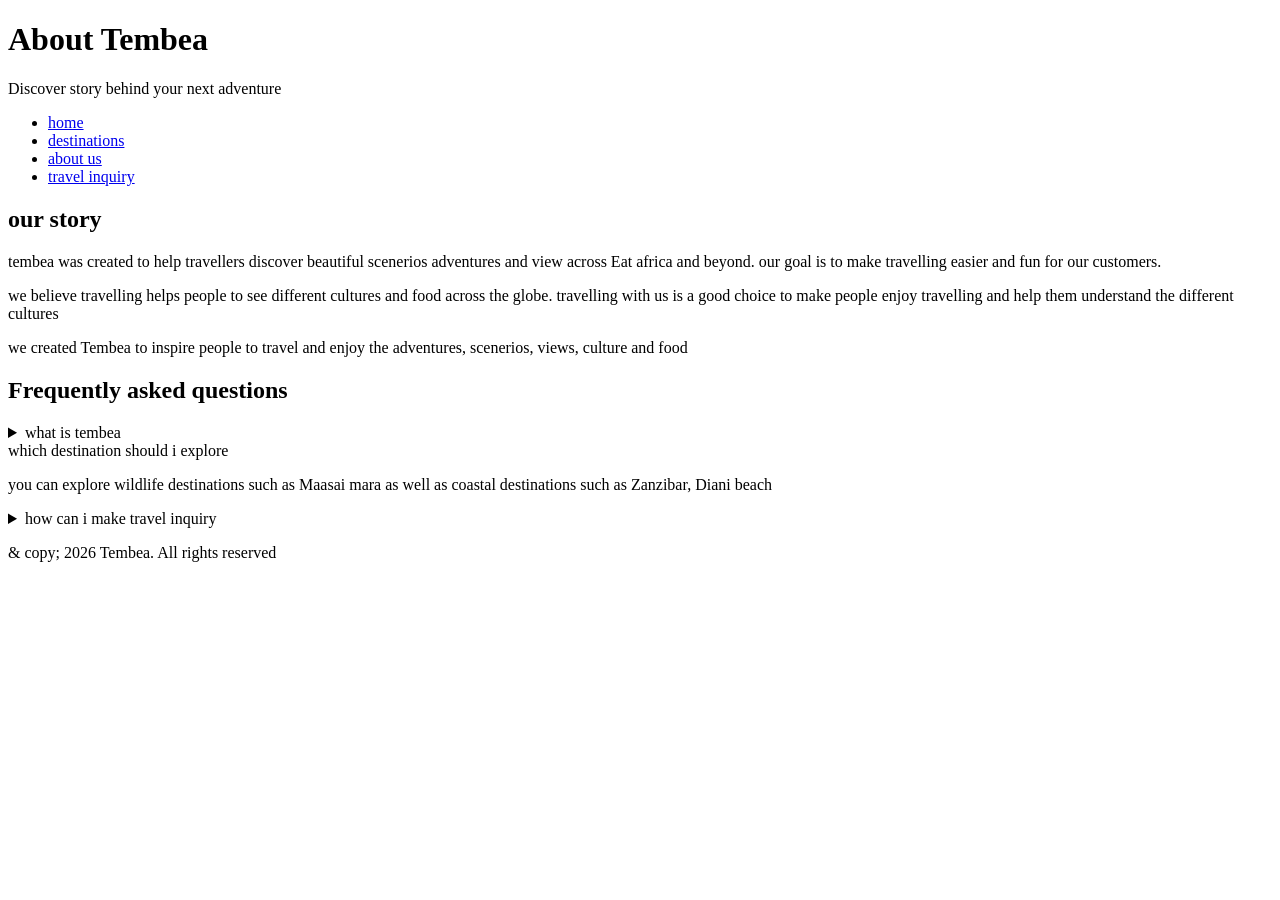
==== about.html @ fb520ab3 "add tembea story and FAQ" ====
<!DOCTYPE html>
<html lang="en">
<head>
    <meta charset="UTF-8">
    <meta name="viewport" content="width=device-width, initial-scale=1.0">
    <title>about us | Tembea</title>
</head>
<body>
    <header>
        <h1>About Tembea</h1>
        <p>Discover story behind your next adventure</p>
        <nav>
            <ul>
                <li><a href="index.html">home</a></li>
                <li><a href="destination.html">destinations</a></li>
                <li><a href="about.html">about us</a></li>
                <li><a href="contact.html">travel inquiry</a></li>
            </ul>
        </nav>
    </header>
    <main>
<section>
    <h2>our story</h2>
    <p>tembea was created to help travellers discover beautiful scenerios adventures and view across Eat africa and beyond. our goal is to make travelling easier and fun for our customers.</p>
    <p>we believe travelling helps people to see different cultures and food across the globe. travelling with us is a good choice to make people enjoy travelling and help them understand the different cultures</p>
    <p>we created Tembea to inspire people to travel and enjoy the adventures, scenerios, views, culture and food</p>
</section>
<section>
    <h2>Frequently asked questions</h2>
    <details>
        <summary>what is tembea</summary>
        <p>Tembea is a travel website where people discover and plan their journey around Eat africa</p>
    </details>
    <summary>which destination should i explore</summary>
    <p>you can explore wildlife destinations such as Maasai mara as well as coastal destinations such as Zanzibar, Diani beach </p>
    <details>
        <summary>how can i make travel inquiry</summary>
        <p>visit our travel website, complete the form with your details and preferred travel details and submit your inquiry</p>
    </details>
</section>
    </main>
    <footer>
            <p>& copy; 2026 Tembea. All rights reserved </p>
        </footer>
</body>
</html>
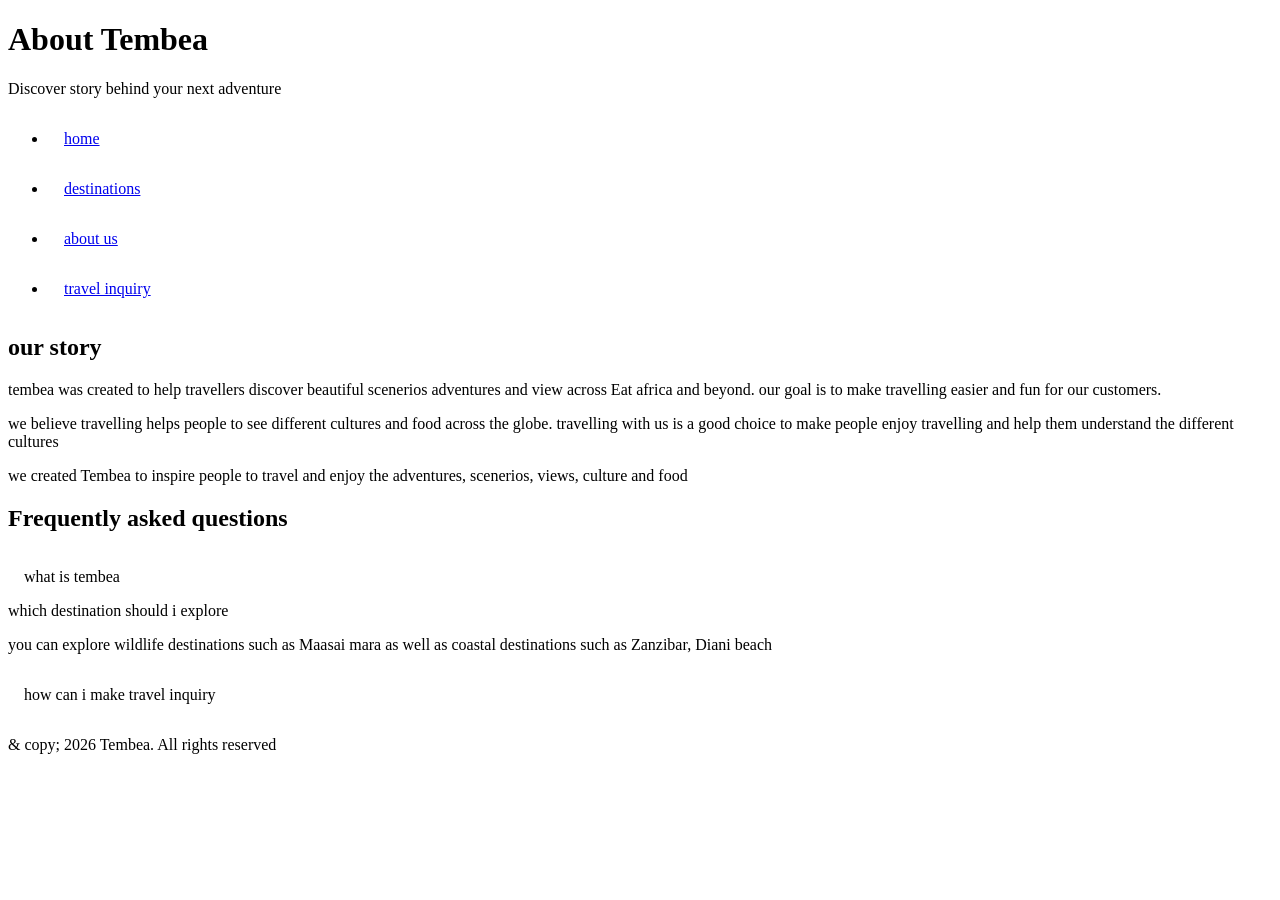
==== commit bc975f28: "add files" ====
--- a/about.html
+++ b/about.html
@@ -4,6 +4,18 @@
     <meta charset="UTF-8">
     <meta name="viewport" content="width=device-width, initial-scale=1.0">
     <title>about us | Tembea</title>
+    <style>
+        nav a { 
+            display: inline-block;
+            padding: 12px;
+            margin: 4px;
+            }
+        details summary { 
+             display: inline-block;
+            padding: 12px;
+            margin: 4px;
+            }
+    </style>
 </head>
 <body>
     <header>
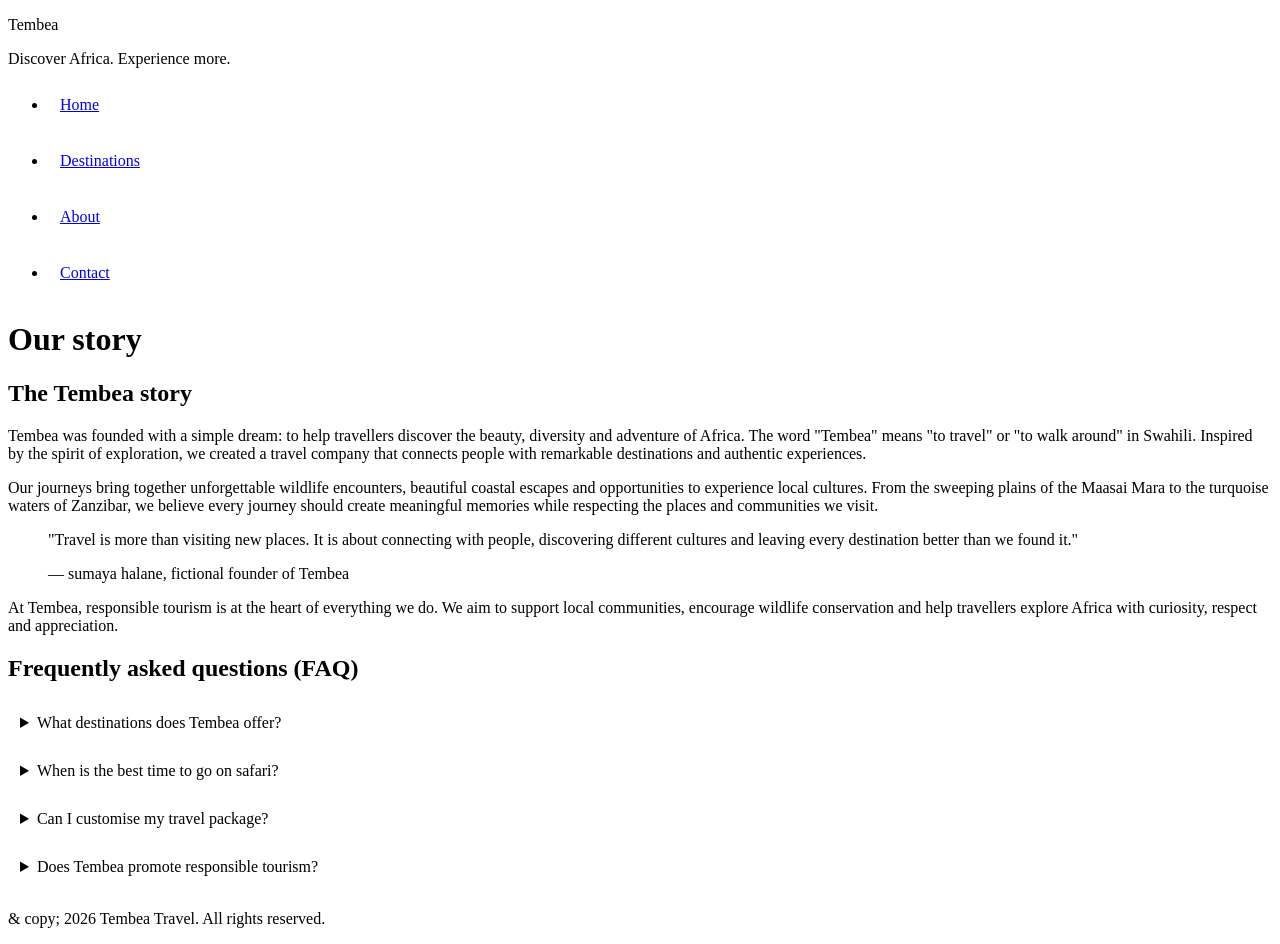
==== commit 0a43e5bd: "add tembea files" ====
--- a/about.html
+++ b/about.html
@@ -3,56 +3,105 @@
 <head>
     <meta charset="UTF-8">
     <meta name="viewport" content="width=device-width, initial-scale=1.0">
-    <title>about us | Tembea</title>
-    <style>
-        nav a { 
+    <meta name="description" content="Learn the story, mission and values behind Tembea Travel.">
+    <title>About Us | Tembea</title>
+     <style>
+        nav a {
             display: inline-block;
             padding: 12px;
-            margin: 4px;
-            }
-        details summary { 
-             display: inline-block;
-            padding: 12px;
-            margin: 4px;
-            }
+            min-height: 24px;
+        }
+        nav li {
+            margin-bottom: 8px;
+        }
     </style>
 </head>
 <body>
+
     <header>
-        <h1>About Tembea</h1>
-        <p>Discover story behind your next adventure</p>
-        <nav>
+        <p>Tembea</p>
+        <p>Discover Africa. Experience more.</p>
+        <nav aria-label="Main navigation">
             <ul>
-                <li><a href="index.html">home</a></li>
-                <li><a href="destination.html">destinations</a></li>
-                <li><a href="about.html">about us</a></li>
-                <li><a href="contact.html">travel inquiry</a></li>
+                <li><a href="index.html">Home</a></li>
+                <li><a href="destination.html">Destinations</a></li>
+                <li><a href="about.html" aria-current="page">About</a></li>
+                <li><a href="contact.html">Contact</a></li>
             </ul>
         </nav>
     </header>
+
     <main>
-<section>
-    <h2>our story</h2>
-    <p>tembea was created to help travellers discover beautiful scenerios adventures and view across Eat africa and beyond. our goal is to make travelling easier and fun for our customers.</p>
-    <p>we believe travelling helps people to see different cultures and food across the globe. travelling with us is a good choice to make people enjoy travelling and help them understand the different cultures</p>
-    <p>we created Tembea to inspire people to travel and enjoy the adventures, scenerios, views, culture and food</p>
-</section>
-<section>
-    <h2>Frequently asked questions</h2>
-    <details>
-        <summary>what is tembea</summary>
-        <p>Tembea is a travel website where people discover and plan their journey around Eat africa</p>
-    </details>
-    <summary>which destination should i explore</summary>
-    <p>you can explore wildlife destinations such as Maasai mara as well as coastal destinations such as Zanzibar, Diani beach </p>
-    <details>
-        <summary>how can i make travel inquiry</summary>
-        <p>visit our travel website, complete the form with your details and preferred travel details and submit your inquiry</p>
-    </details>
-</section>
+        <h1>Our story</h1>
+
+        <section>
+            <h2>The Tembea story</h2>
+
+            <p>Tembea was founded with a simple dream: to help travellers discover the beauty, diversity and adventure of Africa. The word "Tembea" means "to travel" or "to walk around" in Swahili. Inspired by the spirit of exploration, we created a travel company that connects people with remarkable destinations and authentic experiences.</p>
+
+            <p>Our journeys bring together unforgettable wildlife encounters, beautiful coastal escapes and opportunities to experience local cultures. From the sweeping plains of the Maasai Mara to the turquoise waters of Zanzibar, we believe every journey should create meaningful memories while respecting the places and communities we visit.</p>
+
+            <blockquote>
+                <p>"Travel is more than visiting new places. It is about connecting with people, discovering different cultures and leaving every destination better than we found it."</p>
+                <footer>— sumaya halane, fictional founder of Tembea</footer>
+            </blockquote>
+
+            <p>At Tembea, responsible tourism is at the heart of everything we do. We aim to support local communities, encourage wildlife conservation and help travellers explore Africa with curiosity, respect and appreciation.</p>
+        </section>
+
+        <section>
+            <h2>Frequently asked questions (FAQ)</h2>
+
+            <details>
+                <summary>What destinations does Tembea offer?</summary>
+                <p>We feature six destinations across Kenya and Tanzania, including Maasai Mara, Serengeti, Amboseli, Diani Beach, Zanzibar and Watamu.</p>
+            </details>
+             <style>
+                summary {
+                    padding: 12px;
+                    min-height: 24px;
+                    cursor: pointer;
+                }
+             </style>
+            <details>
+                <summary>When is the best time to go on safari?</summary>
+                <p>June to October is generally a popular dry-season period for many East African safari destinations, although wildlife experiences vary throughout the year.</p>
+            </details>
+             <style>
+                summary {
+                    padding: 12px;
+                    min-height: 24px;
+                    cursor: pointer;
+                }
+             </style>
+            <details>
+                <summary>Can I customise my travel package?</summary>
+                <p>Yes. You can contact us with your preferred destination, travel dates, budget and travel style to discuss a suitable itinerary.</p>
+            </details>
+            <style>
+                summary {
+                    padding: 12px;
+                    min-height: 24px;
+                    cursor: pointer;
+                }
+             </style>
+
+            <details>
+                <summary>Does Tembea promote responsible tourism?</summary>
+                <p>Yes. We encourage wildlife conservation, respect for local cultures and environmentally responsible travel practices.</p>
+            </details>
+            <style>
+                summary {
+                    padding: 12px;
+                    min-height: 24px;
+                    cursor: pointer;
+                }
+             </style>
+        </section>
     </main>
+
     <footer>
-            <p>& copy; 2026 Tembea. All rights reserved </p>
-        </footer>
+        <p> & copy; 2026 Tembea Travel. All rights reserved.</p>
+    </footer>
 </body>
 </html>
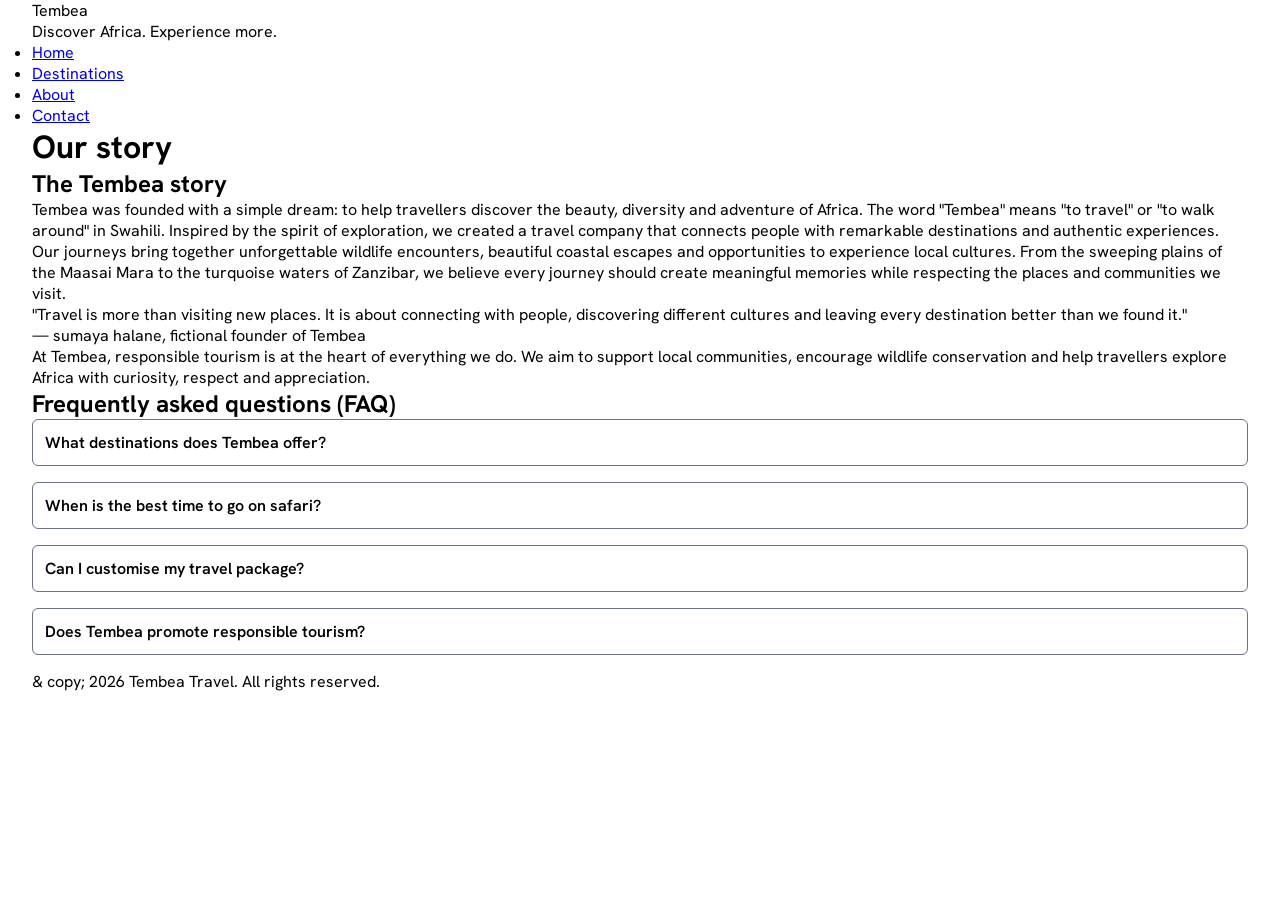
==== commit 294ceb1e: "add the updated files" ====
--- a/about.html
+++ b/about.html
@@ -5,16 +5,7 @@
     <meta name="viewport" content="width=device-width, initial-scale=1.0">
     <meta name="description" content="Learn the story, mission and values behind Tembea Travel.">
     <title>About Us | Tembea</title>
-     <style>
-        nav a {
-            display: inline-block;
-            padding: 12px;
-            min-height: 24px;
-        }
-        nav li {
-            margin-bottom: 8px;
-        }
-    </style>
+    <link rel="stylesheet" href="style.css">
 </head>
 <body>
 
--- a/style.css
+++ b/style.css
@@ -0,0 +1,243 @@
+@import url("https://fonts.googleapis.com/css2?family=Hanken+Grotesk:ital,wght@0,100..900;1,100..900&display=swap");
+
+:root {
+  --font: "Hanken Grotesk", sans-serif;
+
+  --color-brand: #18ad4e;
+  --color-text: #162535;
+  --color-alternate: #000000;
+  --color-surface: #6b7280;
+
+  --text-body: 1.6rem;
+  --line-height-body: 1rem;
+
+  --space-section: clamp(2.5rem, 1.591rem + 4.545vw, 5rem);
+}
+
+* {
+  box-sizing: border-box;
+  padding: 0;
+  margin: 0;
+  font-family: var(--font);
+}
+
+body {
+  width: min(1100px, 100% -2rem);
+  margin-inline: auto;
+  padding: 0 2rem;
+}
+
+main {
+  flex: 1;
+}
+
+.navbar {
+  display: flex;
+  flex-direction: column;
+  justify-content: center;
+  align-items: center;
+  gap: 0.9rem;
+}
+
+.navbar nav {
+  display: flex;
+  flex-direction: column;
+  justify-content: center;
+  align-items: center;
+  gap: 0.9rem;
+}
+
+.navbar nav a:focus-visible {
+  outline: 2px solid var(var(--color-surface));
+  outline-offset: 2px;
+}
+
+.hero {
+  display: flex;
+  flex-direction: column;
+  justify-content: center;
+  align-items: center;
+  gap: 1rem;
+  min-height: 60vh;
+}
+
+.hero h1 {
+  font-size: var(--space-section);
+}
+
+.featured {
+  display: grid;
+  grid-template-columns: repeat(auto-fit, minmax(300px, 1fr));
+  gap: 1.5rem;
+  margin: 4px 2px;
+}
+
+.card {
+  display: flex;
+  flex-direction: column;
+  background-color: var(--color-surface);
+  justify-content: center;
+  align-items: center;
+  border-radius: 8px;
+  box-shadow: 4px;
+}
+
+.destinations {
+  display: grid;
+  grid-template-columns: 1fr;
+  grid-template-rows: auto;
+  gap: 1.5rem;
+}
+
+.destination-img {
+  width: 500px;
+  height: 400px;
+  object-fit: cover;
+  aspect-ratio: 16/9;
+}
+
+.table-container {
+  width: 100%;
+  overflow-x: auto; /* Enables horizontal scroll on small screens */
+  margin: 1.5rem 0;
+  border: 1px solid var(--color-alternate); /* Optional: bounds the scrolled area */
+  border-radius: 8px;
+}
+
+.table-comp {
+  width: 100%;
+  border-collapse: collapse; /* Prevents double borders */
+  text-align: left;
+  min-width: 600px;
+}
+
+.table-comp th,
+.table-comp td {
+  padding: 12px 16px; /* Generous cell padding */
+  border-bottom: 1px solid #e0e0e0;
+}
+
+/* Header Specific Styles */
+.table-comp th {
+  background-color: #f8f9fa;
+  font-weight: 600;
+  color: var(--color-surface);
+}
+
+/* 4. Zebra Striping */
+.table-comp tbody tr:nth-child(even) {
+  background-color: var(
+    --color-text
+  ); /* Light gray tint for alternating rows */
+  color: white;
+}
+
+form {
+  display: flex;
+  flex-direction: column;
+  gap: 2px;
+}
+
+label {
+  display: block;
+  margin-bottom: 6px;
+  font-weight: 600;
+}
+
+input[type="text"],
+input[type="email"],
+input[type="password"],
+input[type="tel"],
+textarea,
+select {
+  border: 2px solid var(--color-surface);
+  border-radius: 4px;
+  padding: 2px 4px;
+  margin: 2px;
+}
+
+fieldset {
+  padding: 10px 4px;
+  display: flex;
+  flex-direction: row;
+  gap: 2.5rem;
+}
+
+footer {
+  position: sticky;
+  display: flex;
+  flex-direction: column;
+  flex-wrap: wrap;
+}
+
+@media (min-width: 768px) {
+  .navbar {
+    flex-direction: row;
+    justify-content: space-between;
+    align-items: center;
+    gap: 0.9rem;
+  }
+
+  .navbar nav {
+    flex-direction: row;
+    justify-content: space-between;
+    align-items: center;
+    gap: 0.9rem;
+  }
+
+  .destinations {
+    grid-template-columns: repeat(2, 1fr);
+  }
+
+  .about-us {
+    max-width: 65ch;
+    display: flex;
+    flex-direction: column;
+    gap: 1rem;
+  }
+
+  .about-us blockquote {
+    margin: 2rem 0;
+    padding: 0.5rem 0 0.5rem 1.5rem;
+    border-left: 4px solid var(--color-brand);
+    background-color: var(--color-surface);
+    font-style: italic;
+    color: white;
+  }
+
+  details {
+    background-color: #fff;
+    border: 1px solid var(--color-surface);
+    border-radius: 0.375rem;
+    margin-bottom: 1rem;
+    transition: box-shadow 0.2s ease;
+  }
+
+  details[open] {
+    box-shadow: 0 4px 6px -1px var(--color-text);
+  }
+
+  summary {
+    padding: 1rem;
+    font-weight: 600;
+    cursor: pointer;
+    list-style: none; /* Removes default arrow in some browsers */
+    position: relative;
+    user-select: none;
+    transition: background-color 0.2s ease;
+  }
+
+  details p {
+    padding: 6px 2px;
+  }
+
+  footer {
+    flex-direction: row;
+  }
+}
+
+@media (min-width: 1100px) {
+  .destinations {
+    grid-template-columns: repeat(3, 1fr);
+  }
+}
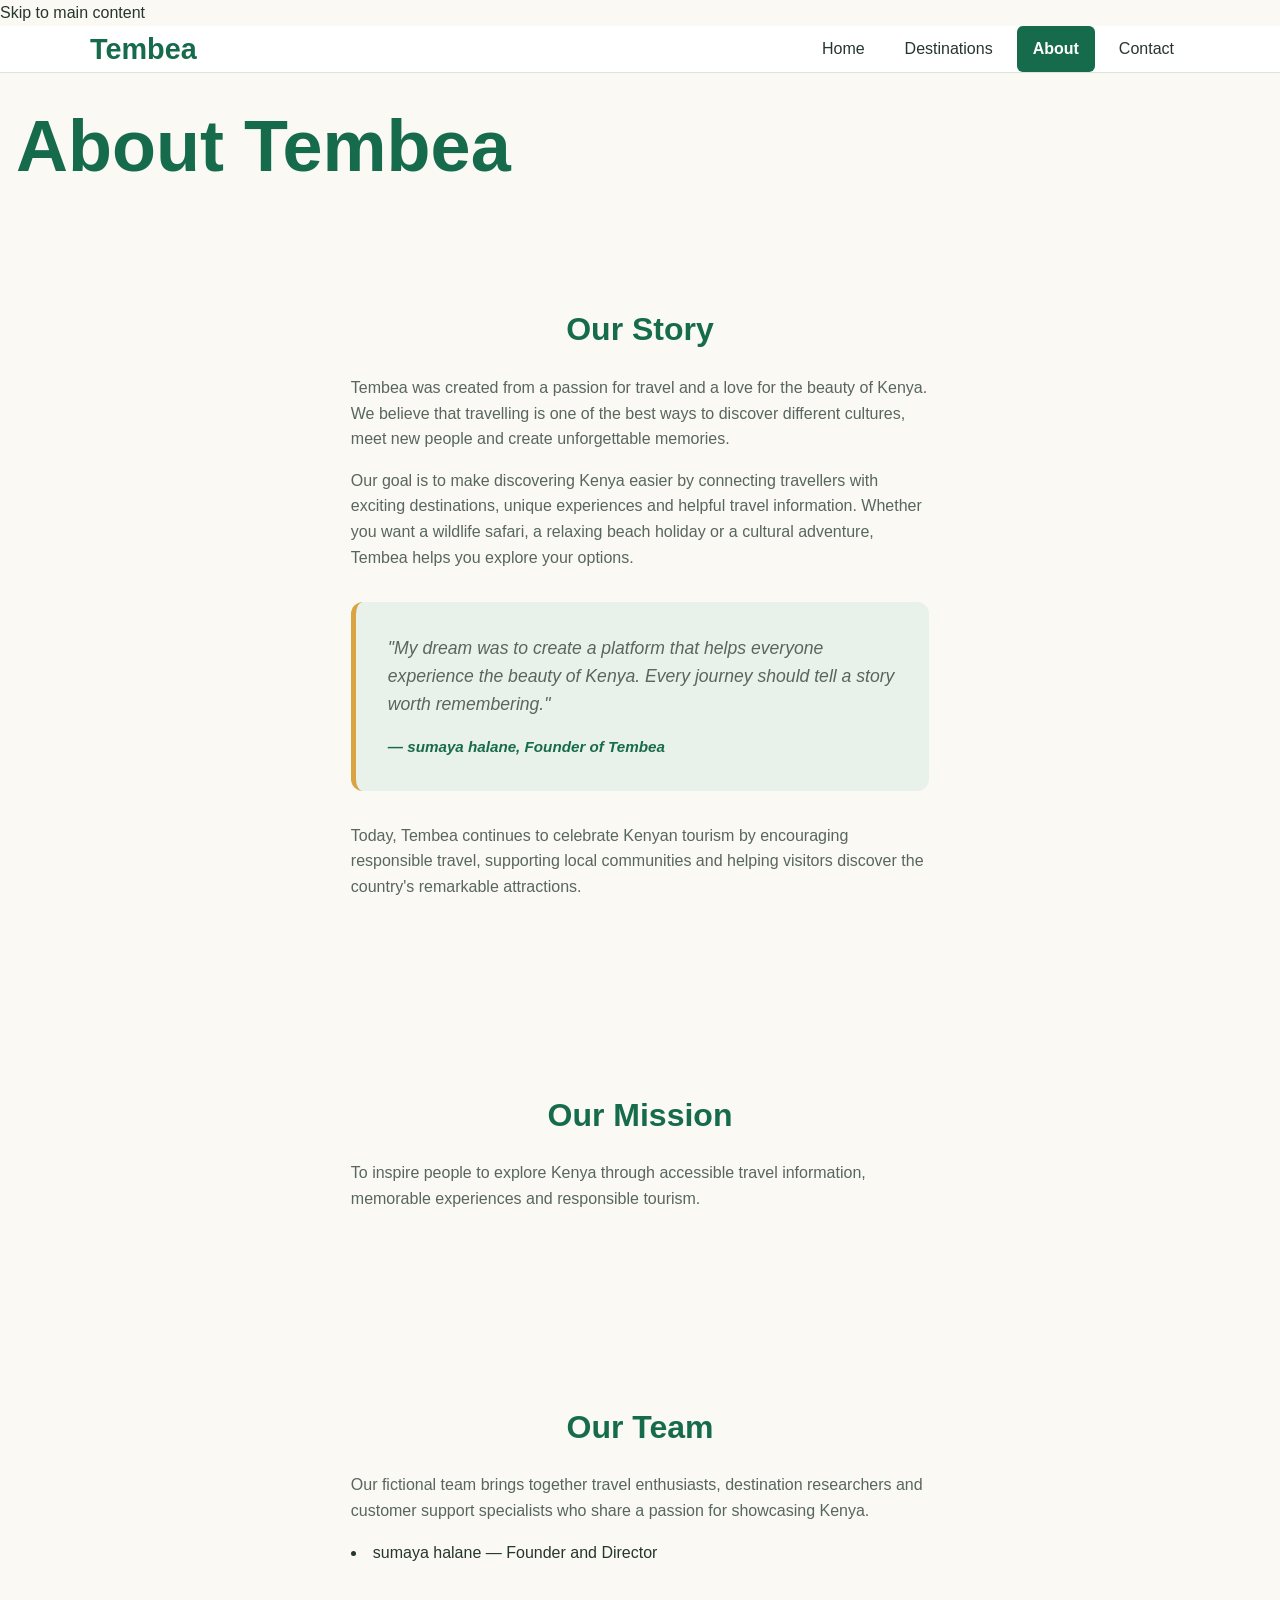
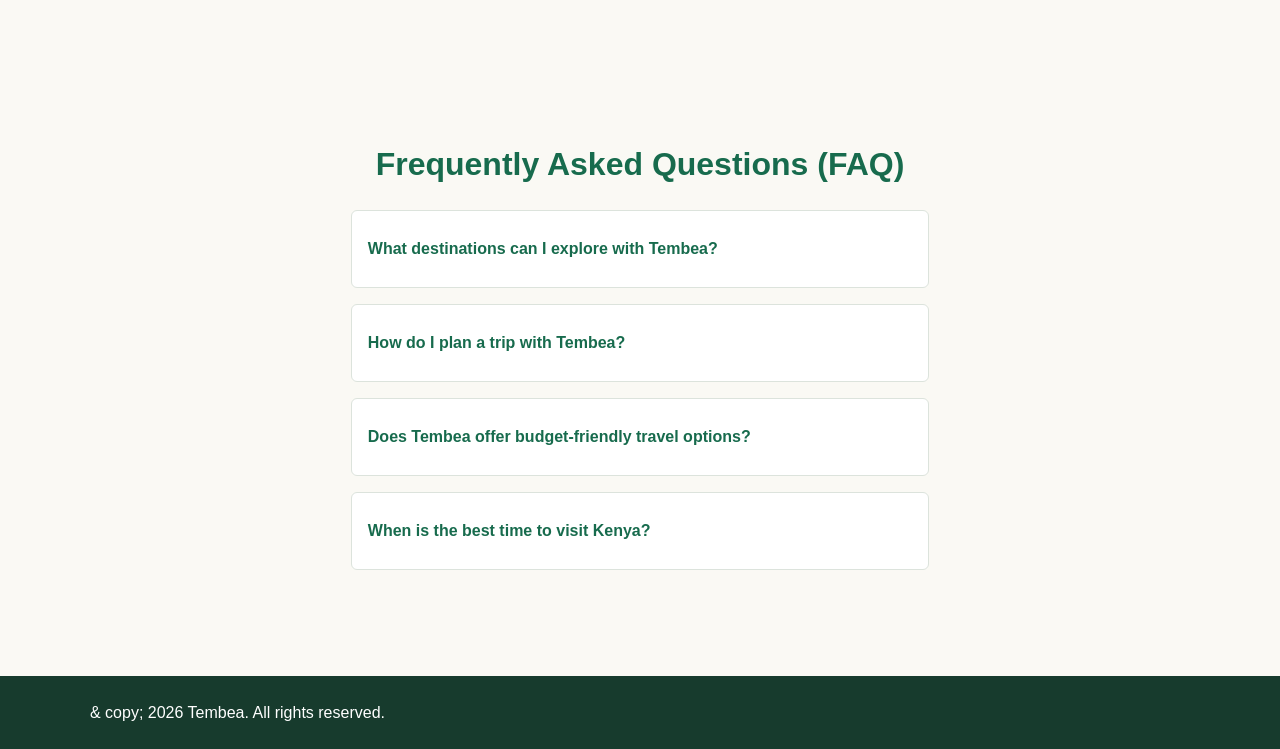
==== commit 42322421: "update files" ====
--- a/about.html
+++ b/about.html
@@ -1,98 +1,121 @@
+
 <!DOCTYPE html>
 <html lang="en">
 <head>
     <meta charset="UTF-8">
     <meta name="viewport" content="width=device-width, initial-scale=1.0">
-    <meta name="description" content="Learn the story, mission and values behind Tembea Travel.">
+    <meta name="description" content="Learn about Tembea, our story, our team and our passion for Kenyan travel.">
     <title>About Us | Tembea</title>
     <link rel="stylesheet" href="style.css">
 </head>
 <body>
-
+    <a href="#main-content">Skip to main content</a>
     <header>
-        <p>Tembea</p>
-        <p>Discover Africa. Experience more.</p>
+        <a href="index.html">Tembea</a>
         <nav aria-label="Main navigation">
             <ul>
                 <li><a href="index.html">Home</a></li>
-                <li><a href="destination.html">Destinations</a></li>
+                <li><a href="destinations.html">Destinations</a></li>
                 <li><a href="about.html" aria-current="page">About</a></li>
                 <li><a href="contact.html">Contact</a></li>
             </ul>
         </nav>
     </header>
-
-    <main>
-        <h1>Our story</h1>
-
+    <main id="main-content" class="about-page">
+        <h1>About Tembea</h1>
         <section>
-            <h2>The Tembea story</h2>
-
-            <p>Tembea was founded with a simple dream: to help travellers discover the beauty, diversity and adventure of Africa. The word "Tembea" means "to travel" or "to walk around" in Swahili. Inspired by the spirit of exploration, we created a travel company that connects people with remarkable destinations and authentic experiences.</p>
-
-            <p>Our journeys bring together unforgettable wildlife encounters, beautiful coastal escapes and opportunities to experience local cultures. From the sweeping plains of the Maasai Mara to the turquoise waters of Zanzibar, we believe every journey should create meaningful memories while respecting the places and communities we visit.</p>
-
+            <h2>Our Story</h2>
+            <p>
+                Tembea was created from a passion for travel and
+                a love for the beauty of Kenya. We believe that
+                travelling is one of the best ways to discover
+                different cultures, meet new people and create
+                unforgettable memories.
+            </p>
+            <p>
+                Our goal is to make discovering Kenya easier by
+                connecting travellers with exciting destinations,
+                unique experiences and helpful travel information.
+                Whether you want a wildlife safari, a relaxing
+                beach holiday or a cultural adventure, Tembea
+                helps you explore your options.
+            </p>
             <blockquote>
-                <p>"Travel is more than visiting new places. It is about connecting with people, discovering different cultures and leaving every destination better than we found it."</p>
-                <footer>— sumaya halane, fictional founder of Tembea</footer>
+                <p>
+                    "My dream was to create a platform that helps
+                    everyone experience the beauty of Kenya.
+                    Every journey should tell a story worth remembering."
+                </p>
+                <footer>
+                    — sumaya halane, Founder of Tembea
+                </footer>
             </blockquote>
-
-            <p>At Tembea, responsible tourism is at the heart of everything we do. We aim to support local communities, encourage wildlife conservation and help travellers explore Africa with curiosity, respect and appreciation.</p>
+            <p>
+                Today, Tembea continues to celebrate Kenyan tourism
+                by encouraging responsible travel, supporting local
+                communities and helping visitors discover the
+                country's remarkable attractions.
+            </p>
         </section>
-
         <section>
-            <h2>Frequently asked questions (FAQ)</h2>
-
+            <h2>Our Mission</h2>
+            <p>
+                To inspire people to explore Kenya through
+                accessible travel information, memorable experiences
+                and responsible tourism.
+            </p>
+        </section>
+        <section>
+            <h2>Our Team</h2>
+            <p>
+                Our fictional team brings together travel enthusiasts,
+                destination researchers and customer support specialists
+                who share a passion for showcasing Kenya.
+            </p>
+            <ul>
+                <li>sumaya halane — Founder and Director</li> 
+            </ul>
+        </section>
+        <section>
+            <h2>Frequently Asked Questions (FAQ)</h2>
             <details>
-                <summary>What destinations does Tembea offer?</summary>
-                <p>We feature six destinations across Kenya and Tanzania, including Maasai Mara, Serengeti, Amboseli, Diani Beach, Zanzibar and Watamu.</p>
+                <summary>What destinations can I explore with Tembea?</summary>
+                <p>
+                    You can explore safari destinations such as
+                    Maasai Mara and Amboseli, as well as coastal
+                    destinations such as Diani, Lamu and Watamu.
+                </p>
             </details>
-             <style>
-                summary {
-                    padding: 12px;
-                    min-height: 24px;
-                    cursor: pointer;
-                }
-             </style>
             <details>
-                <summary>When is the best time to go on safari?</summary>
-                <p>June to October is generally a popular dry-season period for many East African safari destinations, although wildlife experiences vary throughout the year.</p>
+                <summary>How do I plan a trip with Tembea?</summary>
+                <p>
+                    Visit our destinations page, choose a destination
+                    and submit an inquiry through our contact form.
+                </p>
             </details>
-             <style>
-                summary {
-                    padding: 12px;
-                    min-height: 24px;
-                    cursor: pointer;
-                }
-             </style>
             <details>
-                <summary>Can I customise my travel package?</summary>
-                <p>Yes. You can contact us with your preferred destination, travel dates, budget and travel style to discuss a suitable itinerary.</p>
+                <summary>Does Tembea offer budget-friendly travel options?</summary>
+                <p>
+                    Yes. We aim to help travellers discover options
+                    for different budgets, from affordable trips
+                    to luxury experiences.
+                </p>
             </details>
-            <style>
-                summary {
-                    padding: 12px;
-                    min-height: 24px;
-                    cursor: pointer;
-                }
-             </style>
-
             <details>
-                <summary>Does Tembea promote responsible tourism?</summary>
-                <p>Yes. We encourage wildlife conservation, respect for local cultures and environmentally responsible travel practices.</p>
+                <summary>When is the best time to visit Kenya?</summary>
+                <p>
+                    The best time depends on your destination and
+                    activities. Wildlife viewing is particularly
+                    popular during the dry seasons, while coastal
+                    destinations offer different experiences
+                    throughout the year.
+                </p>
             </details>
-            <style>
-                summary {
-                    padding: 12px;
-                    min-height: 24px;
-                    cursor: pointer;
-                }
-             </style>
         </section>
     </main>
-
     <footer>
-        <p> & copy; 2026 Tembea Travel. All rights reserved.</p>
+        <p>& copy; 2026 Tembea. All rights reserved.</p>
     </footer>
+    <script type="module" src="js/main.js"></script>
 </body>
-</html>+</html>
--- a/style.css
+++ b/style.css
@@ -1,243 +1,727 @@
-@import url("https://fonts.googleapis.com/css2?family=Hanken+Grotesk:ital,wght@0,100..900;1,100..900&display=swap");
-
+* {
+    box-sizing: border-box;
+    margin: 0;
+    padding: 0;
+}
+html {
+    scroll-behavior: smooth;
+}
+body {
+    min-height: 100vh;
+    display: flex;
+    flex-direction: column;
+
+    font-family: "Poppins", Arial, sans-serif;
+    font-size: 1rem;
+    line-height: 1.6;
+
+    color: #26352d;
+    background-color: #faf9f4;
+}
+main {
+    flex: 1;
+}
+img {
+    display: block;
+    max-width: 100%;
+    height: auto;
+}
+button,
+input,
+select,
+textarea {
+    font: inherit;
+}
+a {
+    color: inherit;
+    text-decoration: none;
+}
+ul {
+    list-style-position: inside;
+}
 :root {
-  --font: "Hanken Grotesk", sans-serif;
-
-  --color-brand: #18ad4e;
-  --color-text: #162535;
-  --color-alternate: #000000;
-  --color-surface: #6b7280;
-
-  --text-body: 1.6rem;
-  --line-height-body: 1rem;
-
-  --space-section: clamp(2.5rem, 1.591rem + 4.545vw, 5rem);
-}
-
-* {
-  box-sizing: border-box;
-  padding: 0;
-  margin: 0;
-  font-family: var(--font);
-}
-
-body {
-  width: min(1100px, 100% -2rem);
-  margin-inline: auto;
-  padding: 0 2rem;
-}
-
-main {
-  flex: 1;
-}
-
-.navbar {
-  display: flex;
-  flex-direction: column;
-  justify-content: center;
-  align-items: center;
-  gap: 0.9rem;
-}
-
-.navbar nav {
-  display: flex;
-  flex-direction: column;
-  justify-content: center;
-  align-items: center;
-  gap: 0.9rem;
-}
-
-.navbar nav a:focus-visible {
-  outline: 2px solid var(var(--color-surface));
-  outline-offset: 2px;
-}
-
+    --color-brand: #176b4d;
+    --color-brand-hover: #104c38;
+    --color-accent: #d9a441;
+    --color-accent-hover: #b98725;
+    --color-text: #26352d;
+    --color-muted: #58665e;
+    --color-surface: #faf9f4;
+    --color-white: #ffffff;
+    --color-light-green: #e9f1eb;
+    --color-border: #dce3dc;
+    --shadow-card:
+        0 4px 15px rgba(0, 0, 0, 0.08);
+    --shadow-hover:
+        0 12px 25px rgba(0, 0, 0, 0.13);
+    --space-section: clamp(3rem, 7vw, 6rem);
+    --space-small: 0.75rem;
+    --space-medium: 1.5rem;
+    --space-large: 2.5rem;
+    --container-width: 1100px;
+    --radius-small: 6px;
+    --radius-medium: 12px;
+    --radius-large: 20px;
+}
+h1 {
+    font-size: clamp(2.2rem, 6vw, 4.5rem);
+    line-height: 1.15;
+    font-weight: 700;
+}
+h2 {
+    font-size: 2rem;
+    line-height: 1.3;
+    margin-bottom: 1.5rem;
+}
+h3 {
+    font-size: 1.25rem;
+    line-height: 1.4;
+    margin-bottom: 0.75rem;
+}
+p {
+    margin-bottom: 1rem;
+}
+.container {
+    width: min(1100px, 100% - 2rem);
+    margin-inline: auto;
+}
+header {
+    background-color: var(--color-white);
+    border-bottom: 1px solid var(--color-border);
+    position: sticky;
+    top: 0;
+    z-index: 100;
+}
+header > a {
+    display: block;
+    text-align: center;
+    color: var(--color-brand);
+    font-size: 1.8rem;
+    font-weight: 700;
+    padding-top: 1rem;
+}
+nav {
+    padding: 0.5rem 1rem 1rem;
+}
+nav ul {
+    display: flex;
+    flex-wrap: wrap;
+    justify-content: center;
+    align-items: center;
+
+    gap: 0.5rem;
+    list-style: none;
+}
+nav a {
+    display: block;
+    padding: 0.65rem 1rem;
+    border-radius: var(--radius-small);
+    color: var(--color-text);
+    font-weight: 500;
+    transition: background-color 0.2s ease,
+                color 0.2s ease;
+}
+nav a:hover {
+    background-color: var(--color-light-green);
+    color: var(--color-brand);
+}
+nav a[aria-current="page"] {
+    background-color: var(--color-brand);
+    color: var(--color-white);
+    font-weight: 600;
+}
+a:focus-visible,
+button:focus-visible,
+input:focus-visible,
+select:focus-visible,
+textarea:focus-visible,
+summary:focus-visible {
+    outline: 3px solid var(--color-accent);
+    outline-offset: 4px;
+}
 .hero {
-  display: flex;
-  flex-direction: column;
-  justify-content: center;
-  align-items: center;
-  gap: 1rem;
-  min-height: 60vh;
-}
-
+    position: relative;
+    min-height: 60vh;
+    display: flex;
+    align-items: center;
+    justify-content: center;
+    text-align: center;
+    padding: 3rem 1rem;
+    overflow: hidden;
+    background-color: var(--color-brand);
+    color: var(--color-white);
+}
+.hero-image {
+    position: absolute;
+    inset: 0;
+    z-index: 0;
+}
+.hero-image img {
+    width: 100%;
+    height: 100%;
+    object-fit: cover;
+}
+.hero::after {
+    content: "";
+    position: absolute;
+    inset: 0;
+    background: rgba(0, 0, 0, 0.55);
+    z-index: 1;
+}
+.hero-content {
+    position: relative;
+    z-index: 2;
+    width: min(750px, 100%);
+}
 .hero h1 {
-  font-size: var(--space-section);
-}
-
-.featured {
-  display: grid;
-  grid-template-columns: repeat(auto-fit, minmax(300px, 1fr));
-  gap: 1.5rem;
-  margin: 4px 2px;
-}
-
-.card {
-  display: flex;
-  flex-direction: column;
-  background-color: var(--color-surface);
-  justify-content: center;
-  align-items: center;
-  border-radius: 8px;
-  box-shadow: 4px;
-}
-
-.destinations {
-  display: grid;
-  grid-template-columns: 1fr;
-  grid-template-rows: auto;
-  gap: 1.5rem;
-}
-
-.destination-img {
-  width: 500px;
-  height: 400px;
-  object-fit: cover;
-  aspect-ratio: 16/9;
-}
-
-.table-container {
-  width: 100%;
-  overflow-x: auto; /* Enables horizontal scroll on small screens */
-  margin: 1.5rem 0;
-  border: 1px solid var(--color-alternate); /* Optional: bounds the scrolled area */
-  border-radius: 8px;
-}
-
-.table-comp {
-  width: 100%;
-  border-collapse: collapse; /* Prevents double borders */
-  text-align: left;
-  min-width: 600px;
-}
-
-.table-comp th,
-.table-comp td {
-  padding: 12px 16px; /* Generous cell padding */
-  border-bottom: 1px solid #e0e0e0;
-}
-
-/* Header Specific Styles */
-.table-comp th {
-  background-color: #f8f9fa;
-  font-weight: 600;
-  color: var(--color-surface);
-}
-
-/* 4. Zebra Striping */
-.table-comp tbody tr:nth-child(even) {
-  background-color: var(
-    --color-text
-  ); /* Light gray tint for alternating rows */
-  color: white;
-}
-
-form {
-  display: flex;
-  flex-direction: column;
-  gap: 2px;
-}
-
-label {
-  display: block;
-  margin-bottom: 6px;
-  font-weight: 600;
-}
-
-input[type="text"],
-input[type="email"],
-input[type="password"],
-input[type="tel"],
-textarea,
-select {
-  border: 2px solid var(--color-surface);
-  border-radius: 4px;
-  padding: 2px 4px;
-  margin: 2px;
-}
-
-fieldset {
-  padding: 10px 4px;
-  display: flex;
-  flex-direction: row;
-  gap: 2.5rem;
-}
-
-footer {
-  position: sticky;
-  display: flex;
-  flex-direction: column;
-  flex-wrap: wrap;
-}
-
-@media (min-width: 768px) {
-  .navbar {
-    flex-direction: row;
+    margin-bottom: 1rem;
+}
+.hero p {
+    font-size: 1.1rem;
+    margin-bottom: 2rem;
+}
+.btn {
+    display: inline-flex;
+    justify-content: center;
+    align-items: center;
+    min-height: 48px;
+    padding: 0.85rem 1.8rem;
+    background-color: var(--color-brand);
+    color: var(--color-white);
+    border: 2px solid var(--color-brand);
+    border-radius: 30px;
+    font-weight: 600;
+    cursor: pointer;
+    transition:
+        background-color 0.2s ease,
+        transform 0.2s ease;
+}
+.hero .btn {
+    background-color: var(--color-accent);
+    border-color: var(--color-accent);
+    color: #26352d;
+}
+.btn:hover,
+button[type="submit"]:hover {
+    background-color: var(--color-brand-hover);
+    border-color: var(--color-brand-hover);
+    color: var(--color-white);
+
+    transform: translateY(-2px);
+}
+.hero .btn:hover {
+    background-color: var(--color-accent-hover);
+    border-color: var(--color-accent-hover);
+    color: #26352d;
+}
+main > section:not(.hero) {
+    padding-block: var(--space-section);
+}
+main > section:not(.hero) > h2 {
+    text-align: center;
+    color: var(--color-brand);
+}
+main > section:not(.hero):has(> article) {
+    display: grid;
+    grid-template-columns:
+        repeat(auto-fit, minmax(min(100%, 260px), 1fr));
+    grid-auto-rows: 1fr;
+    gap: 1.5rem;
+}
+main > section:not(.hero):has(> article) > h2 {
+    grid-column: 1 / -1;
+}
+article {
+    display: flex;
+    flex-direction: column;
+    background-color: var(--color-white);
+    border: 1px solid var(--color-border);
+    border-radius: var(--radius-medium);
+    overflow: hidden;
+    box-shadow: var(--shadow-card);
+    transition:
+        transform 0.25s ease,
+        box-shadow 0.25s ease;
+}
+article:hover {
+    transform: translateY(-5px);
+    box-shadow: var(--shadow-hover);
+}
+article figure {
+    width: 100%;
+}
+article figure img {
+    width: 100%;
+    aspect-ratio: 16 / 10;
+    object-fit: cover;
+}
+article figcaption {
+    padding: 0.75rem 1rem;
+    color: var(--color-muted);
+    font-size: 0.9rem;
+}
+article h3 {
+    color: var(--color-brand);
+    padding: 0.5rem 1rem;
+}
+article p {
+    padding-inline: 1rem;
+}
+article > a {
+    margin: auto 1rem 1rem;
+
+    color: var(--color-brand);
+    font-weight: 600;
+
+    text-decoration: underline;
+}
+article > a:hover {
+    color: var(--color-brand-hover);
+}
+aside {
+    width: min(1100px, 100% - 2rem);
+    margin: 0 auto var(--space-section);
+    padding: 2rem;
+    background-color: var(--color-light-green);
+    border-left: 5px solid var(--color-brand);
+    border-radius: var(--radius-medium);
+}
+aside h2 {
+    color: var(--color-brand);
+    margin-bottom: 1rem;
+}
+aside li {
+    margin-bottom: 0.75rem;
+}
+.destination-gallery {
+    width: min(1100px, 100% - 2rem);
+    margin-inline: auto;
+    padding-block: var(--space-section);
+    display: grid;
+    grid-template-columns:
+        repeat(auto-fit, minmax(min(100%, 250px), 1fr));
+    grid-auto-rows: 1fr;
+    gap: 1.5rem;
+}
+.destination-gallery > h2 {
+    grid-column: 1 / -1;
+    color: var(--color-brand);
+    text-align: center;
+}
+.destination-gallery article {
+    min-width: 0;
+}
+.destination-gallery article figure img {
+    width: 100%;
+    aspect-ratio: 4 / 3;
+    object-fit: cover;
+}
+.destination-gallery article > a {
+    margin-top: auto;
+}
+.table-wrapper {
+    width: min(1100px, 100% - 2rem);
+    margin: 0 auto var(--space-section);
+    overflow-x: auto;
+    overscroll-behavior-x: contain;
+}
+table {
+    width: 100%;
+    min-width: 650px;
+    border-collapse: collapse;
+    background-color: var(--color-white);
+}
+caption {
+    padding: 1rem;
+    color: var(--color-brand);
+    font-size: 1.2rem;
+    font-weight: 600;
+    text-align: left;
+}
+thead {
+    background-color: var(--color-brand);
+    color: var(--color-white);
+}
+th,
+td {
+    padding: 1rem;
+    text-align: left;
+    border: 1px solid var(--color-border);
+}
+tbody tr:nth-child(even) {
+    background-color: var(--color-light-green);
+}
+tbody tr:hover {
+    background-color: #e0ebe2;
+}
+.about-page > section {
+    width: min(65ch, 100% - 2rem);
+    margin-inline: auto;
+    padding-block: 2rem;
+}
+.about-page h1 {
+    width: min(65ch, 100% - 2rem);
+    margin: 2rem auto;
+    color: var(--color-brand);
+}
+.about-page h2 {
+    color: var(--color-brand);
+}
+.about-page p {
+    color: var(--color-muted);
+}
+blockquote {
+    margin-block: 2rem;
+    padding: 2rem;
+    background-color: var(--color-light-green);
+    border-left: 5px solid var(--color-accent);
+    border-radius: var(--radius-medium);
+    font-size: 1.1rem;
+    font-style: italic;
+}
+blockquote p {
+    color: var(--color-text);
+}
+blockquote footer {
+    background: transparent;
+    color: var(--color-brand);
+    font-size: 0.95rem;
+    font-weight: 600;
+}
+details {
+    margin-bottom: 1rem;
+    padding: 1rem;
+    background-color: var(--color-white);
+    border: 1px solid var(--color-border);
+    border-radius: var(--radius-small);
+}
+summary {
+    min-height: 44px;
+    display: flex;
+    align-items: center;
+    cursor: pointer;
+    color: var(--color-brand);
+    font-weight: 600;
+}
+summary:hover {
+    color: var(--color-brand-hover);
+}
+details[open] {
+    background-color: var(--color-light-green);
+}
+details p {
+    padding-top: 1rem;
+}
+.contact-form {
+    width: min(650px, 100% - 2rem);
+    margin: 2rem auto var(--space-section);
+    padding: clamp(1.25rem, 4vw, 2.5rem);
+    background-color: var(--color-white);
+    border: 1px solid var(--color-border);
+    border-radius: var(--radius-large);
+    box-shadow: var(--shadow-card);
+}
+.contact-form p {
+    margin-bottom: 1.5rem;
+}
+.contact-form label {
+    display: block;
+    margin-bottom: 0.5rem;
+    color: var(--color-text);
+    font-weight: 600;
+}
+.contact{
+    display: block;
+    width: 100%;
+    min-height: 48px;
+    padding: 0.75rem;
+    color: var(--color-text);
+    background-color: var(--color-white);
+    border: 1px solid var(--color-border);
+    border-radius: var(--radius-small);
+}
+.contact-form textarea {
+    min-height: 140px;
+    resize: vertical;
+}
+.contact-form input:focus,
+.contact-form select:focus,
+.contact-form textarea:focus {
+    border-color: var(--color-brand);
+    outline: 3px solid rgba(23, 107, 77, 0.15);
+}
+.contact-form fieldset {
+    margin-block: 1.5rem;
+    padding: 1.25rem;
+    border: 1px solid var(--color-border);
+    border-radius: var(--radius-medium);
+}
+.contact-form legend {
+    padding-inline: 0.5rem;
+    color: var(--color-brand);
+    font-weight: 600;
+}
+.contact-form fieldset p {
+    display: flex;
+    align-items: center;
+    gap: 0.75rem;
+    margin-bottom: 0.75rem;
+}
+.contact-form fieldset input[type="radio"] {
+    width: 20px;
+    min-height: 20px;
+    accent-color: var(--color-brand);
+}
+.contact-form fieldset label {
+    margin: 0;
+}
+.contact-form button[type="submit"] {
+    width: 100%;
+    min-height: 48px;
+    padding: 0.85rem;
+    border: none;
+    border-radius: 30px;
+    background-color: var(--color-brand);
+    color: var(--color-white);
+    font-weight: 600;
+    cursor: pointer;
+    transition:
+        background-color 0.2s ease,
+        transform 0.2s ease;
+}
+.contact-form button[type="submit"]:hover {
+    background-color: var(--color-brand-hover);
+    transform: translateY(-2px);
+}
+.contact-form button[type="submit"]:focus-visible {
+    outline: 3px solid var(--color-accent);
+    outline-offset: 4px;
+}
+body > footer {
+    display: flex;
+    flex-wrap: wrap;
     justify-content: space-between;
     align-items: center;
-    gap: 0.9rem;
-  }
-
-  .navbar nav {
-    flex-direction: row;
-    justify-content: space-between;
-    align-items: center;
-    gap: 0.9rem;
-  }
-
-  .destinations {
-    grid-template-columns: repeat(2, 1fr);
-  }
-
-  .about-us {
-    max-width: 65ch;
+    gap: 1rem;
+    padding: 1.5rem max(1rem, calc((100% - 1100px) / 2));
+    background-color: #173b2d;
+    color: var(--color-white);
+}
+body > footer p {
+    margin: 0;
+}
+body > footer address {
+    font-style: normal;
+}
+body > footer a {
+    color: #f5d58c;
+    text-decoration: underline;
+}
+body > footer a:hover {
+    color: var(--color-white);
+}
+@media (min-width: 768px) {
+    header {
+        display: flex;
+        justify-content: space-between;
+        align-items: center;
+        padding-inline: max(1rem, calc((100% - 1100px) / 2));
+    }
+    header > a {
+        padding: 0;
+        text-align: left;
+    }
+    nav {
+        padding: 0;
+    }
+    nav ul {
+        gap: 0.5rem;
+    }
+    .featured-section {
+        padding-inline: 1rem;
+    }
+    .destination-gallery .featured-destination {
+        grid-column: span 2;
+        grid-row: span 2;
+    }
+    .destination-gallery .featured-destination figure img {
+        height: 100%;
+        min-height: 300px;
+        aspect-ratio: auto;
+    }
+}
+@media (prefers-reduced-motion: reduce) {
+    *,
+    *::before,
+    *::after {
+        scroll-behavior: auto !important;
+        animation-duration: 0.01ms !important;
+        animation-iteration-count: 1 !important;
+        transition-duration: 0.01ms !important;
+    }
+}
+.featured-section {
+    display: grid;
+    grid-template-columns:
+        repeat(auto-fit, minmax(min(100%, 260px), 1fr));
+    grid-auto-rows: 1fr;
+    gap: 1.5rem;
+}
+.featured-section > h2 {
+    grid-column: 1 / -1;
+    text-align: center;
+    color: var(--color-brand);
+}
+.destination-grid {
+    display: grid;
+    grid-template-columns: repeat(auto-fit, minmax(250px, 1fr));
+    gap: 24px;
+    margin-top: 25px;
+}
+.destination-card {
+    background: white;
+    border-radius: 12px;
+    overflow: hidden;
+    box-shadow: 0 3px 12px rgba(0, 0, 0, 0.1);
+}
+.destination-image {
+    width: 100%;
+    height: 200px;
+    object-fit: cover;
+}
+.destination-content {
+    padding: 18px;
+}
+.destination-name {
+    margin: 12px 0;
+}
+.destination-region {
+    color: #666;
+}
+.destination-price,
+.destination-total {
+    font-weight: bold;
+}
+.availability-badge {
+    display: inline-block;
+    padding: 6px 12px;
+    border-radius: 20px;
+    font-size: 13px;
+}
+.available {
+    background: #d8f5df;
+    color: #176b32;
+}
+.sold-out {
+    background: #ffe0e0;
+    color: #a11b1b;
+}
+.book-link {
+    display: inline-block;
+    padding: 10px 18px;
+    margin-top: 10px;
+    background: #087f5b;
+    color: white;
+    text-decoration: none;
+    border-radius: 6px;
+}
+.book-link.disabled {
+    background: #999;
+    cursor: not-allowed;
+}
+.filter-buttons {
+    display: flex;
+    flex-wrap: wrap;
+    gap: 10px;
+    margin: 20px 0;
+}
+.filter-buttons button {
+    padding: 10px 18px;
+    border: 1px solid #087f5b;
+    background: white;
+    color: #087f5b;
+    border-radius: 20px;
+    cursor: pointer;
+}
+.filter-buttons button.active {
+    background: #087f5b;
+    color: white;
+}
+.filter-buttons button:focus-visible,
+.book-link:focus-visible,
+.menu-toggle:focus-visible {
+    outline: 3px solid orange;
+    outline-offset: 3px;
+}
+#destination-search {
+    width: 100%;
+    max-width: 450px;
+    padding: 12px;
+    margin: 10px 0;
+}
+input[aria-invalid="true"],
+textarea[aria-invalid="true"] {
+    border: 2px solid #d62828;
+}
+#name-error,
+#email-error,
+#message-error {
+    color: #d62828;
+    font-size: 14px;
+}
+#form-status {
+    color: #087f5b;
+    font-weight: bold;
+}
+.nav-menu {
+    display: none;
+}
+.nav-menu.active {
     display: flex;
     flex-direction: column;
-    gap: 1rem;
-  }
-
-  .about-us blockquote {
-    margin: 2rem 0;
-    padding: 0.5rem 0 0.5rem 1.5rem;
-    border-left: 4px solid var(--color-brand);
-    background-color: var(--color-surface);
-    font-style: italic;
-    color: white;
-  }
-
-  details {
-    background-color: #fff;
-    border: 1px solid var(--color-surface);
-    border-radius: 0.375rem;
-    margin-bottom: 1rem;
-    transition: box-shadow 0.2s ease;
-  }
-
-  details[open] {
-    box-shadow: 0 4px 6px -1px var(--color-text);
-  }
-
-  summary {
-    padding: 1rem;
-    font-weight: 600;
-    cursor: pointer;
-    list-style: none; /* Removes default arrow in some browsers */
-    position: relative;
-    user-select: none;
-    transition: background-color 0.2s ease;
-  }
-
-  details p {
-    padding: 6px 2px;
-  }
-
-  footer {
-    flex-direction: row;
-  }
-}
-
-@media (min-width: 1100px) {
-  .destinations {
+}
+@media (min-width: 768px) {
+    .nav-menu {
+        display: flex;
+        flex-direction: row;
+    }
+}
+
+.destination-grid {
+    display: grid;
     grid-template-columns: repeat(3, 1fr);
-  }
-}+    gap: 20px;
+    padding: 20px;
+}
+
+.destination-card {
+    width: 100%;
+    overflow: hidden;
+    border-radius: 10px;
+    background: white;
+}
+
+.destination-card img {
+    width: 100%;
+    height: 180px;
+    object-fit: cover;
+    display: block;
+}
+
+.destination-content {
+    padding: 15px;
+}
+
+@media (max-width: 768px) {
+    .destination-grid {
+        grid-template-columns: repeat(2, 1fr);
+    }
+}
+
+@media (max-width: 480px) {
+    .destination-grid {
+        grid-template-columns: 1fr;
+    }
+}
+
+
